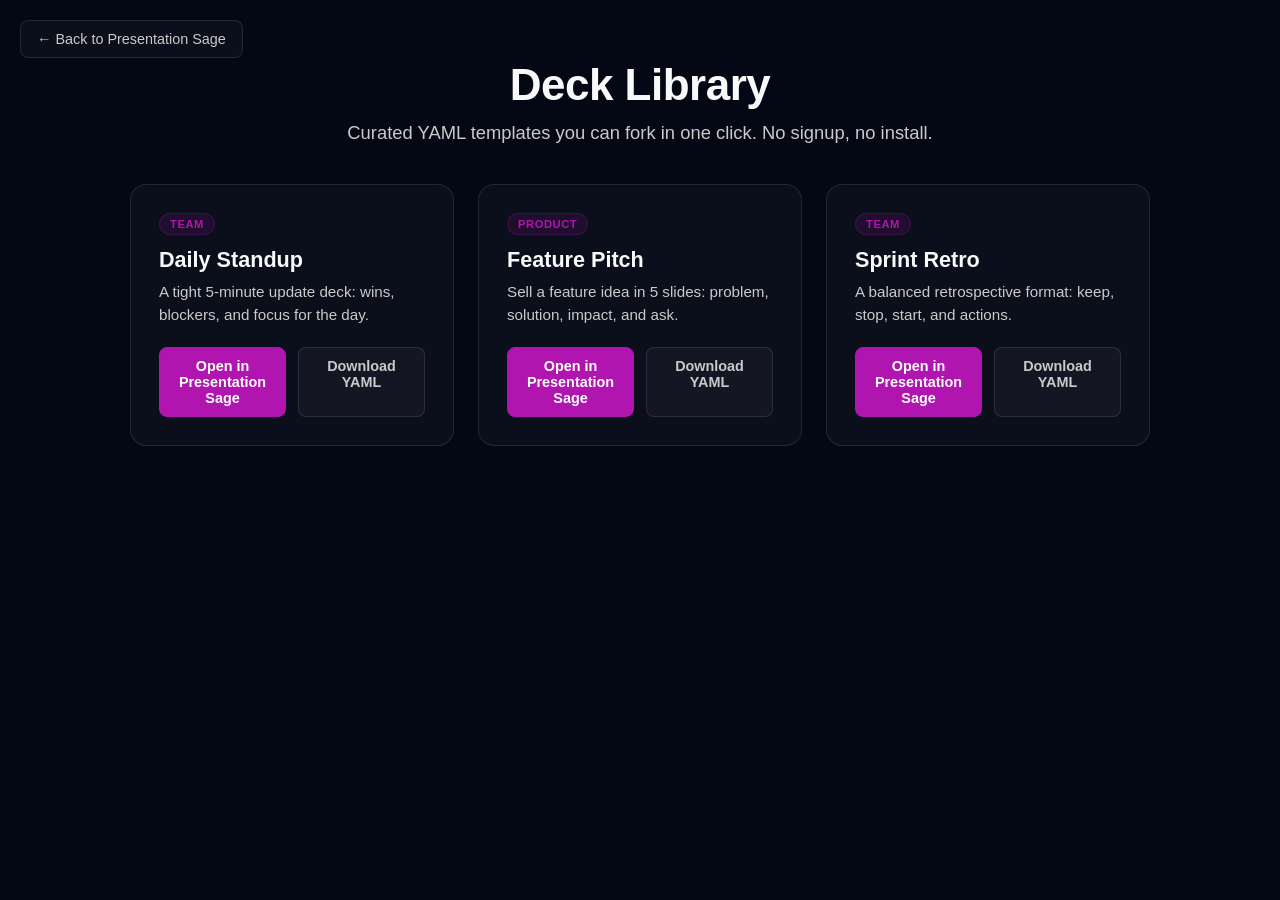
==== deck-library/index.html @ f321eb99 "chore(cdn): point shared assets at dedicated cdn.neorgon.org CDN now lives on its dedicated domain (" ====
<!DOCTYPE html>
<html lang="en" style="color-scheme: dark;">
<head>
  <meta charset="UTF-8">
  <meta name="color-scheme" content="dark">
  <meta name="viewport" content="width=device-width, initial-scale=1.0">
  <meta http-equiv="Content-Security-Policy" content="default-src 'self'; base-uri 'self'; form-action 'self'; frame-ancestors 'none'; script-src 'self' 'unsafe-inline'; style-src 'self' 'unsafe-inline' https://fonts.googleapis.com https://cdn.neorgon.org; font-src 'self' https://fonts.gstatic.com; img-src 'self' data: blob: https://cdn.neorgon.org; connect-src 'self'; upgrade-insecure-requests">
  <meta name="referrer" content="strict-origin-when-cross-origin">
  <meta http-equiv="X-Content-Type-Options" content="nosniff">
  <title>Deck Library | Presentation Sage</title>
  <meta name="description" content="Curated Presentation Sage YAML templates for standups, pitches, retros, and more. Fork a deck in one click">
  <meta property="og:title" content="Deck Library: Presentation Sage Templates">
  <meta property="og:description" content="Curated Presentation Sage YAML templates for standups, pitches, retros, and more">
  <meta property="og:type" content="website">
  <meta property="og:url" content="https://slides.neorgon.com/deck-library/">
  <meta property="og:site_name" content="Neorgon">
  <meta name="twitter:card" content="summary_large_image">
  <meta name="twitter:title" content="Deck Library: Presentation Sage Templates">
  <meta name="twitter:description" content="Curated Presentation Sage YAML templates for standups, pitches, retros, and more">
  <meta name="robots" content="index, follow">
  <link rel="canonical" href="https://slides.neorgon.com/deck-library/">
  <meta name="theme-color" content="#040714">
  <link rel="icon" type="image/x-icon" href="https://cdn.neorgon.org/v1.0.0/favicon.ico">
  <link rel="stylesheet" href="../css/style.css">
  <style>
    :root { --accent: #B015B0; }
    .library-page { min-height: 100vh; display: flex; flex-direction: column; }
    .library-header { padding: 60px 40px 40px; text-align: center; }
    .library-title { font-size: 2.75rem; font-weight: 700; letter-spacing: -0.5px; margin-bottom: 12px; }
    .library-subtitle { font-size: 1.15rem; color: var(--text-secondary); max-width: 600px; margin: 0 auto; }
    .template-grid { display: grid; grid-template-columns: repeat(auto-fill, minmax(300px, 1fr)); gap: 24px; max-width: 1100px; margin: 0 auto; padding: 0 40px 80px; }
    .template-card { background: var(--surface-1); border: 1px solid var(--border); border-radius: 16px; padding: 28px; transition: all .2s ease; }
    .template-card:hover { border-color: rgba(176,21,176,.35); background: rgba(255,255,255,.05); }
    .template-category { display: inline-block; padding: 4px 10px; border-radius: 99px; font-size: .7rem; font-weight: 600; text-transform: uppercase; letter-spacing: .05em; background: rgba(176,21,176,.12); color: var(--accent); border: 1px solid rgba(176,21,176,.2); margin-bottom: 12px; }
    .template-name { font-size: 1.35rem; font-weight: 600; margin-bottom: 8px; }
    .template-desc { color: var(--text-secondary); font-size: .95rem; line-height: 1.5; margin-bottom: 20px; }
    .template-actions { display: flex; gap: 12px; flex-wrap: wrap; }
    .template-btn { flex: 1; min-width: 120px; padding: 10px 16px; border-radius: 8px; text-align: center; text-decoration: none; font-weight: 600; font-size: .9rem; border: 1px solid var(--border); background: rgba(255,255,255,.04); color: var(--text-secondary); }
    .template-btn:hover { background: rgba(176,21,176,.12); border-color: rgba(176,21,176,.35); color: var(--text-primary); }
    .template-btn--primary { background: var(--accent); color: #fff; border-color: var(--accent); }
    .template-btn--primary:hover { background: #c218c2; color: #fff; }
    .nav-back { position: absolute; top: 20px; left: 20px; z-index: 20; }
    .back-button { display: inline-flex; align-items: center; gap: 8px; padding: 10px 16px; background: var(--surface-1); border: 1px solid var(--border); border-radius: 8px; text-decoration: none; color: var(--text-secondary); font-size: .9rem; font-weight: 500; }
    .back-button:hover { background: rgba(176,21,176,.12); border-color: rgba(176,21,176,.35); color: var(--text-primary); }
    @media (max-width: 640px) { .library-header { padding: 80px 20px 30px; } .template-grid { padding: 0 20px 60px; grid-template-columns: 1fr; } }
  </style>
</head>
<body>
  <nav class="nav-back">
    <a href="../" class="back-button">← Back to Presentation Sage</a>
  </nav>

  <div class="library-page">
    <header class="library-header">
      <h1 class="library-title">Deck Library</h1>
      <p class="library-subtitle">Curated YAML templates you can fork in one click. No signup, no install.</p>
    </header>

    <main class="template-grid" id="templateGrid">
      <!-- Templates injected by JS -->
    </main>
  </div>

  <script>
    const templates = [
      {
        id: 'standup',
        category: 'Team',
        name: 'Daily Standup',
        desc: 'A tight 5-minute update deck: wins, blockers, and focus for the day.',
        yaml: `presentation:\n  title: "Daily Standup"\n  subtitle: "Quick team sync"\n  author: "Neorgon"\n\n  slides:\n    - type: title\n      heading: "Daily Standup"\n      subtitle: "Quick team sync"\n\n    - type: bullets\n      heading: "Yesterday"\n      bullets:\n        - "Shipped: [your win]"\n        - "Merged: [PR / change]"\n        - "Learned: [insight]"\n\n    - type: bullets\n      heading: "Today"\n      bullets:\n        - "Focus: [top priority]"\n        - "Review: [PR / doc]"\n        - "Meet: [sync]"\n\n    - type: bullets\n      heading: "Blockers"\n      bullets:\n        - "None"\n        - "Need help with: [blocker]"\n`
      },
      {
        id: 'pitch',
        category: 'Product',
        name: 'Feature Pitch',
        desc: 'Sell a feature idea in 5 slides: problem, solution, impact, and ask.',
        yaml: `presentation:\n  title: "Feature Pitch"\n  subtitle: "[Feature name]"\n  author: "Neorgon"\n\n  slides:\n    - type: title\n      heading: "Feature Pitch"\n      subtitle: "[Feature name]"\n\n    - type: bullets\n      heading: "Problem"\n      bullets:\n        - "[Who] can't [do what]"\n        - "Pain: [quantified impact]"\n        - "Risk of doing nothing: [consequence]"\n\n    - type: bullets\n      heading: "Solution"\n      bullets:\n        - "[One-sentence solution]"\n        - "Key flows: [flow 1], [flow 2]"\n        - "Out of scope: [what we are not doing]"\n\n    - type: split\n      heading: "Impact vs Effort"\n      left:\n        heading: "Impact"\n        bullets:\n          - "[Metric improvement]"\n          - "[User benefit]"\n      right:\n        heading: "Effort"\n        bullets:\n          - "[Team / time]"\n          - "[Dependencies]"\n\n    - type: bullets\n      heading: "Ask"\n      bullets:\n        - "Approve direction"\n        - "Assign owner"\n        - "Target: [date]"\n`
      },
      {
        id: 'retro',
        category: 'Team',
        name: 'Sprint Retro',
        desc: 'A balanced retrospective format: keep, stop, start, and actions.',
        yaml: `presentation:\n  title: "Sprint Retro"\n  subtitle: "Sprint [N] — [Team]"\n  author: "Neorgon"\n\n  slides:\n    - type: title\n      heading: "Sprint Retro"\n      subtitle: "Sprint [N] — [Team]"\n\n    - type: bullets\n      heading: "What Went Well"\n      bullets:\n        - "[Win 1]"\n        - "[Win 2]"\n        - "[Win 3]"\n\n    - type: bullets\n      heading: "What Slowed Us Down"\n      bullets:\n        - "[Friction 1]"\n        - "[Friction 2]"\n\n    - type: bullets\n      heading: "What We Will Try Next"\n      bullets:\n        - "[Experiment 1]"\n        - "[Experiment 2]"\n\n    - type: bullets\n      heading: "Action Items"\n      bullets:\n        - "[Action] — @owner — due [date]"\n        - "[Action] — @owner — due [date]"\n`
      }
    ];

    const grid = document.getElementById('templateGrid');
    templates.forEach(t => {
      const encoded = encodeURIComponent(t.yaml);
      grid.innerHTML += `\n        <article class="template-card">\n          <span class="template-category">${t.category}</span>\n          <h2 class="template-name">${t.name}</h2>\n          <p class="template-desc">${t.desc}</p>\n          <div class="template-actions">\n            <a class="template-btn template-btn--primary" href="../?yaml=${encoded}" target="_blank" rel="noopener">Open in Presentation Sage</a>\n            <a class="template-btn" href="data:text/yaml;base64,${btoa(unescape(encodeURIComponent(t.yaml)))}" download="${t.id}.yaml">Download YAML</a>\n          </div>\n        </article>`;
    });
  </script>
</body>
</html>
---- css/style.css ----
/* ── Reset & tokens ──────────────────────────────────────────────────── */
*, *::before, *::after { margin: 0; padding: 0; box-sizing: border-box; }

:root {
  --bg:              #040714;
  --surface-1:       rgba(255,255,255,.03);
  --surface-2:       rgba(255,255,255,.06);
  --border-subtle:   rgba(255,255,255,.07);
  --border:          rgba(255,255,255,.10);
  --border-strong:   rgba(255,255,255,.22);
  --text-primary:    #f9f9f9;
  --text-secondary:  #cacaca;
  --text-muted:      rgba(255,255,255,.55);
  --text-dim:        rgba(255,255,255,.25);
  --accent:          #0063e5;
  --accent-bright:   #0080ff;
  --warn:            #fbbf24;
  --danger:          #f87171;
  --success:         #34d399;
  --font:            'Avenir Next', -apple-system, BlinkMacSystemFont, 'Segoe UI', Roboto, sans-serif;
  --mono:            'JetBrains Mono', 'Fira Code', 'Cascadia Code', 'Courier New', monospace;
  --radius-sm:       6px;
  --radius:          10px;
  --radius-lg:       15px;
  --dur:             200ms;
}

body {
  font-family: var(--font);
  background: var(--bg);
  color: var(--text-primary);
  height: 100vh;
  display: flex;
  flex-direction: column;
  overflow: hidden;
}

/* ── Toolbar ─────────────────────────────────────────────────────────── */
.toolbar {
  height: 44px; flex-shrink: 0;
  border-bottom: 1px solid var(--border-subtle);
  background: var(--surface-1);
  display: flex; align-items: center;
  padding: 0 16px; gap: 6px;
  overflow-x: auto;
}
.toolbar-label { font-size: .72rem; color: var(--text-muted); margin-right: 2px; }
.sep { width: 1px; height: 18px; background: var(--border-subtle); margin: 0 4px; flex-shrink: 0; }
.theme-select {
  height: 26px; padding: 0 8px;
  background: var(--surface-1); border: 1px solid var(--border);
  color: var(--text-secondary); border-radius: var(--radius-sm);
  font-family: var(--font); font-size: .75rem; cursor: pointer;
}
.theme-select:focus { outline: 1px solid var(--accent); }

.btn {
  padding: 5px 13px;
  border-radius: var(--radius-sm);
  border: 1px solid var(--border);
  background: var(--surface-1);
  color: var(--text-secondary);
  font-family: var(--font); font-size: .8rem;
  cursor: pointer; transition: all var(--dur);
  white-space: nowrap;
}
.btn:hover { background: var(--surface-2); border-color: var(--border-strong); color: var(--text-primary); }
.btn-primary {
  background: var(--accent); border-color: var(--accent);
  color: #fff; font-weight: 600;
}
.btn-primary:hover { background: var(--accent-bright); border-color: var(--accent-bright); color: #fff; }
.btn-sm { padding: 4px 10px; font-size: .75rem; }
.btn-ghost {
  background: none; border-color: transparent; color: var(--text-muted);
}
.btn-ghost:hover { background: var(--surface-2); border-color: var(--border); color: var(--text-primary); }

/* ── Workspace ───────────────────────────────────────────────────────── */
.workspace {
  flex: 1; display: grid;
  grid-template-columns: 1fr 1fr;
  overflow: hidden;
}

/* ── Editor pane ─────────────────────────────────────────────────────── */
.editor-pane {
  display: flex; flex-direction: column;
  border-right: 1px solid var(--border-subtle);
  overflow: hidden;
}
.pane-header {
  height: 34px; flex-shrink: 0;
  padding: 0 14px;
  border-bottom: 1px solid var(--border-subtle);
  display: flex; align-items: center; gap: 8px;
  font-size: .7rem; text-transform: uppercase;
  letter-spacing: .8px; color: var(--text-muted);
}
.pane-header .dot {
  width: 6px; height: 6px;
  border-radius: 50%; flex-shrink: 0;
}
.dot-blue  { background: var(--accent); }
.dot-green { background: var(--success); }

#yaml-input {
  flex: 1; resize: none;
  background: transparent; border: none; outline: none;
  color: var(--text-primary);
  font-family: var(--mono); font-size: .8rem;
  line-height: 1.65; padding: 14px 16px;
  overflow-y: auto;
}
#yaml-input::placeholder { color: var(--text-dim); }

/* ── Warnings bar ────────────────────────────────────────────────────── */
.warnings-bar {
  flex-shrink: 0; max-height: 130px; overflow-y: auto;
  border-top: 1px solid var(--border-subtle);
  background: rgba(0,0,0,.15);
}
.warnings-bar.empty {
  padding: 8px 14px;
  font-size: .75rem; color: var(--success);
}
.warning-item {
  padding: 5px 14px;
  display: flex; align-items: baseline; gap: 8px;
  font-size: .75rem; line-height: 1.4;
  border-bottom: 1px solid rgba(255,255,255,.03);
}
.warning-item:last-child { border-bottom: none; }
.warning-item.lvl-error { color: var(--danger); }
.warning-item.lvl-warn  { color: var(--warn); }
.warning-item.lvl-info  { color: var(--text-muted); }
.warning-badge {
  font-size: .65rem; font-weight: 700; padding: 1px 5px;
  border-radius: 3px; flex-shrink: 0; white-space: nowrap;
}
.lvl-error .warning-badge { background: rgba(248,113,113,.15); color: var(--danger); }
.lvl-warn  .warning-badge { background: rgba(251,191,36,.12);  color: var(--warn); }
.lvl-info  .warning-badge { background: var(--surface-2);      color: var(--text-muted); }

/* ── Preview pane ────────────────────────────────────────────────────── */
.preview-pane {
  display: flex; flex-direction: column;
  overflow: hidden; background: #000;
}
.preview-header {
  height: 34px; flex-shrink: 0;
  padding: 0 14px;
  border-bottom: 1px solid var(--border-subtle);
  background: rgba(255,255,255,.01);
  display: flex; align-items: center; gap: 8px;
  font-size: .7rem; text-transform: uppercase;
  letter-spacing: .8px; color: var(--text-muted);
}
.slide-nav {
  margin-left: auto; display: flex; align-items: center; gap: 6px;
}
.nav-btn {
  width: 22px; height: 22px;
  background: none; border: 1px solid var(--border);
  color: var(--text-secondary); border-radius: 4px;
  cursor: pointer; font-size: .75rem;
  display: flex; align-items: center; justify-content: center;
  transition: all var(--dur);
}
.nav-btn:hover:not(:disabled) { background: var(--surface-2); border-color: var(--border-strong); }
.nav-btn:disabled { opacity: .3; cursor: default; }
#slide-counter { font-size: .75rem; color: var(--text-muted); min-width: 48px; text-align: center; }

.slide-stage {
  flex: 1; position: relative; overflow: hidden;
}

/* ── Slide canvas — fixed 960x540, JS scales it to fit the container ── */
.slide {
  position: absolute;
  width: 960px; height: 540px;
  transform-origin: top left;
  background: #080f20;
  border-radius: 10px;
  border: 1px solid rgba(255,255,255,.08);
  display: flex; flex-direction: column;
  overflow: hidden;
  padding: 48px 60px;
}
.slide::after {
  content: '';
  position: absolute; inset: 0;
  background: linear-gradient(135deg, rgba(0,99,229,.05) 0%, transparent 55%);
  pointer-events: none;
}
.slide-num {
  position: absolute; bottom: 14px; right: 18px;
  font-size: 11px; color: rgba(255,255,255,.18);
  font-family: var(--mono);
}
.slide-logo-watermark {
  position: absolute; top: 16px; right: 18px;
  max-height: 30px; max-width: 80px;
  object-fit: contain; opacity: .6; z-index: 2;
}
.title-logo {
  max-height: 52px; max-width: 140px;
  object-fit: contain; margin-bottom: 20px;
}

/* Title slide */
.slide-type-title {
  align-items: center; justify-content: center; text-align: center;
}
.slide-type-title .s-heading {
  font-size: 40px;
  font-weight: 700; color: #fff; line-height: 1.2;
}
.accent-bar {
  width: 48px; height: 4px; border-radius: 2px;
  background: var(--sl-accent, #0063e5); margin: 18px auto;
}
.slide-type-title .s-subtitle {
  font-size: 18px;
  color: rgba(255,255,255,.5); font-weight: 400;
}
.slide-type-title .s-meta {
  position: absolute; bottom: 22px; left: 60px; right: 60px;
  display: flex; justify-content: space-between;
  font-size: 12px; color: rgba(255,255,255,.25);
}

/* Bullets slide */
.slide-type-bullets { justify-content: flex-start; }
.s-heading {
  font-size: 26px;
  font-weight: 700; color: var(--sl-text, #fff); margin-bottom: 18px;
  padding-bottom: 14px;
  border-bottom: 1px solid var(--sl-border, rgba(255,255,255,.07));
  flex-shrink: 0;
}
.s-bullets { list-style: none; overflow: hidden; }
.s-bullets li {
  padding: 7px 0 7px 22px; position: relative;
  font-size: 18px;
  color: var(--sl-ts, #cacaca); line-height: 1.4;
}
.s-bullets li::before {
  content: '';
  position: absolute; left: 0; top: 14px;
  width: 7px; height: 7px;
  border-radius: 50%; background: var(--sl-accent, #0063e5);
}

/* Split slide */
.slide-type-split { justify-content: flex-start; }
.split-cols {
  display: grid; grid-template-columns: 1fr 1fr;
  gap: 24px; flex: 1; overflow: hidden;
}
.split-col-head {
  font-size: 13px;
  font-weight: 700; color: var(--sl-accent, #0063e5);
  text-transform: uppercase; letter-spacing: .6px;
  margin-bottom: 10px;
}

/* Code slide */
.slide-type-code { justify-content: flex-start; }
.code-block {
  background: rgba(0,0,0,.5);
  border: 1px solid rgba(255,255,255,.07);
  border-radius: 8px; padding: 18px;
  flex: 1; overflow: hidden;
}
.code-lang {
  font-size: 11px; color: var(--sl-dim, rgba(255,255,255,.3));
  font-family: var(--mono); text-transform: uppercase;
  letter-spacing: .8px; margin-bottom: 10px;
}
.code-block pre {
  font-family: var(--mono);
  font-size: 15px;
  line-height: 1.55; color: var(--sl-code-text, #a5f3fc);
  white-space: pre-wrap; word-break: break-word;
}

/* Quote slide */
.slide-type-quote {
  align-items: center; justify-content: center; text-align: center;
}
.quote-mark {
  font-size: 72px; line-height: .8;
  color: var(--sl-accent, #0063e5); opacity: .35;
  font-family: Georgia, serif;
}
.quote-text {
  font-size: 22px;
  color: var(--sl-text, #fff); font-style: italic; line-height: 1.6; margin-top: 10px;
}
.quote-source {
  margin-top: 18px;
  font-size: 14px;
  color: var(--sl-accent, #0063e5); font-weight: 600;
}

/* Divider slide */
.slide-type-divider {
  align-items: center; justify-content: center; text-align: center;
  background: linear-gradient(135deg, rgba(176,21,176,.12) 0%, rgba(61,0,128,.12) 50%, transparent 100%);
}
.slide-type-divider .s-heading {
  font-size: 44px;
  border-bottom: none; margin-bottom: 0; padding-bottom: 0;
}
.slide-type-divider .s-subtitle {
  font-size: 17px;
  color: rgba(255,255,255,.45); margin-top: 14px;
}

/* Q&A slide */
.slide-type-qa {
  align-items: center; justify-content: center; text-align: center;
}
.qa-icon { font-size: 48px; margin-bottom: 18px; }
.slide-type-qa .s-heading {
  font-size: 36px;
  border-bottom: none; margin-bottom: 0; padding-bottom: 0;
}
.slide-type-qa .s-subtext {
  font-size: 16px;
  color: rgba(255,255,255,.4); margin-top: 12px;
}

/* CTA slide */
.slide-type-cta {
  align-items: center; justify-content: center; text-align: center;
}
.slide-type-cta .s-heading {
  font-size: 30px;
  border-bottom: none; margin-bottom: 24px; padding-bottom: 0;
}
.cta-pill {
  background: var(--sl-accent, #0063e5); color: #fff;
  font-weight: 700; font-size: 18px;
  padding: 13px 32px; border-radius: 9px;
  display: inline-block;
}
.s-subtext {
  margin-top: 16px;
  font-size: 14px;
  color: rgba(255,255,255,.38);
}

/* Image slide */
.slide-type-image { justify-content: flex-start; }
.image-container {
  flex: 1; display: flex; align-items: center; justify-content: center;
  overflow: hidden; border-radius: 6px;
}
.image-container.full { position: absolute; inset: 0; border-radius: 0; }
.slide-image { max-width: 100%; max-height: 100%; object-fit: contain; border-radius: 4px; }
.fit-cover .slide-image { width: 100%; height: 100%; object-fit: cover; border-radius: 0; }
.image-caption {
  position: absolute; bottom: 28px; left: 60px; right: 60px;
  font-size: 13px; color: var(--sl-muted, rgba(255,255,255,.45));
  text-align: center;
}

/* Stats slide */
.slide-type-stats { justify-content: center; align-items: center; text-align: center; }
.stats-grid {
  display: flex; justify-content: center; gap: 48px; flex-wrap: wrap;
  margin-top: 10px;
}
.stat-item { min-width: 120px; }
.stat-value {
  font-size: 52px; font-weight: 800; line-height: 1.1;
  color: var(--sl-accent, #0063e5);
}
.stat-label {
  font-size: 14px; color: var(--sl-muted, rgba(255,255,255,.45));
  margin-top: 8px; line-height: 1.3;
}

/* Timeline slide */
.slide-type-timeline { justify-content: flex-start; }
.timeline-track {
  display: flex; gap: 8px; flex: 1; align-items: flex-start;
  padding-top: 10px;
}
.timeline-step {
  flex: 1; display: flex; flex-direction: column; align-items: center;
  text-align: center; position: relative;
}
.timeline-step::after {
  content: ''; position: absolute; top: 16px; left: 55%; right: -45%;
  height: 2px; background: var(--sl-border, rgba(255,255,255,.07));
}
.timeline-step:last-child::after { display: none; }
.timeline-dot {
  width: 32px; height: 32px; border-radius: 50%;
  background: var(--sl-accent, #0063e5); color: #fff;
  font-size: 13px; font-weight: 700;
  display: flex; align-items: center; justify-content: center;
  position: relative; z-index: 1; flex-shrink: 0;
}
.timeline-label {
  font-size: 12px; font-weight: 700; color: var(--sl-accent, #0063e5);
  text-transform: uppercase; letter-spacing: .5px;
  margin-top: 10px;
}
.timeline-text {
  font-size: 14px; color: var(--sl-ts, #cacaca);
  margin-top: 6px; line-height: 1.4;
}

/* Columns (two-column text) slide */
.slide-type-columns { justify-content: flex-start; }
.col-text {
  font-size: 16px; color: var(--sl-ts, #cacaca);
  line-height: 1.55;
}

/* Error / empty state */
.slide-state {
  align-items: center; justify-content: center; text-align: center;
}
.slide-state .s-icon { font-size: 36px; margin-bottom: 14px; opacity: .4; }
.slide-state p {
  font-size: 16px; color: var(--text-muted); line-height: 1.6;
}
.slide-state.error p { color: var(--danger); font-family: var(--mono); font-size: 14px; }

/* Empty stage placeholder (not a slide) */
.stage-empty {
  position: absolute; inset: 0;
  display: flex; flex-direction: column;
  align-items: center; justify-content: center; gap: 10px;
  color: var(--text-dim);
}
.stage-empty .s-icon { font-size: 2rem; opacity: .4; }
.stage-empty p { font-size: .82rem; line-height: 1.6; text-align: center; }

/* Fullscreen overlay */
.fullscreen-stage {
  position: fixed; inset: 0; z-index: 500;
  background: #000;
  display: none;
}
.fullscreen-stage.active { display: block; }
.fullscreen-controls {
  position: fixed; bottom: 18px;
  display: flex; align-items: center; gap: 12px;
}
.fullscreen-controls .nav-btn {
  width: 36px; height: 36px;
  background: rgba(255,255,255,.06);
  font-size: 1rem;
}
#fs-counter { font-size: .82rem; color: rgba(255,255,255,.4); min-width: 60px; text-align: center; }
.fs-exit {
  position: fixed; top: 16px; right: 16px;
  background: rgba(255,255,255,.06); border: 1px solid rgba(255,255,255,.1);
  color: rgba(255,255,255,.6); border-radius: 6px;
  padding: 6px 12px; cursor: pointer; font-size: .8rem;
  transition: all var(--dur);
}
.fs-exit:hover { background: rgba(255,255,255,.12); color: #fff; }

/* ── Filmstrip ───────────────────────────────────────────────────────── */
.filmstrip {
  height: 76px; flex-shrink: 0;
  border-top: 1px solid var(--border-subtle);
  background: rgba(0,0,0,.25);
  display: flex; align-items: center;
  gap: 7px; padding: 7px 10px;
  overflow-x: auto; overflow-y: hidden;
}
.filmstrip::-webkit-scrollbar { height: 4px; }
.filmstrip::-webkit-scrollbar-thumb { background: rgba(255,255,255,.1); border-radius: 2px; }
.film-thumb {
  flex-shrink: 0; width: 106px; height: 60px;
  border-radius: 5px; border: 1.5px solid var(--border);
  cursor: pointer; position: relative; overflow: hidden;
  display: flex; flex-direction: column;
  justify-content: flex-end; padding: 4px 6px;
  background: #080f20;
  transition: border-color var(--dur), transform var(--dur);
}
.film-thumb:hover { border-color: rgba(255,255,255,.3); transform: translateY(-2px); }
.film-thumb.active { border-color: var(--accent); }
.film-type {
  position: absolute; top: 4px; left: 5px;
  font-size: .52rem; font-weight: 700; text-transform: uppercase;
  letter-spacing: .3px; color: rgba(255,255,255,.3);
  background: rgba(0,0,0,.4); padding: 1px 4px; border-radius: 2px;
}
.film-num {
  position: absolute; top: 4px; right: 5px;
  font-size: .52rem; color: rgba(255,255,255,.22); font-family: var(--mono);
}
.film-text {
  font-size: .58rem; color: rgba(255,255,255,.5);
  white-space: nowrap; overflow: hidden; text-overflow: ellipsis; width: 100%;
}

/* ── Audit panel (below preview) ─────────────────────────────────────── */
.audit-panel {
  flex-shrink: 0; max-height: 0; overflow: hidden;
  border-top: 1px solid var(--border-subtle);
  background: rgba(0,0,0,.2);
  transition: max-height .28s ease;
}
.audit-panel.open { max-height: 260px; overflow-y: auto; }
.audit-inner { padding: 14px 16px; }
.audit-title {
  font-size: .72rem; font-weight: 700; color: var(--text-primary);
  text-transform: uppercase; letter-spacing: .6px; margin-bottom: 12px;
}
.audit-section { margin-bottom: 14px; }
.audit-section-head {
  font-size: .65rem; font-weight: 700; color: var(--text-muted);
  text-transform: uppercase; letter-spacing: .5px; margin-bottom: 6px;
}
.audit-item {
  display: flex; align-items: baseline; gap: 8px;
  font-size: .72rem; line-height: 1.45; padding: 3px 0;
}
.audit-item.lvl-error { color: var(--danger); }
.audit-item.lvl-warn  { color: var(--warn); }
.audit-item.lvl-info  { color: var(--text-muted); }
.audit-badge {
  font-size: .6rem; font-weight: 700; padding: 1px 5px;
  border-radius: 3px; flex-shrink: 0;
}
.lvl-error .audit-badge { background: rgba(248,113,113,.15); color: var(--danger); }
.lvl-warn  .audit-badge { background: rgba(251,191,36,.12);  color: var(--warn); }
.lvl-info  .audit-badge { background: var(--surface-2);      color: var(--text-muted); }
.audit-question {
  font-size: .7rem; line-height: 1.5; color: var(--text-muted);
  padding: 3px 0 3px 14px; position: relative;
}
.audit-question::before { content: '\2192'; position: absolute; left: 0; color: var(--accent); opacity: .6; }
.audit-ok { font-size: .72rem; color: var(--success); }

/* ── Grid overview ───────────────────────────────────────────────────── */
.grid-overlay {
  position: fixed; inset: 0; z-index: 600;
  background: rgba(2,4,14,.96);
  display: none; flex-direction: column;
}
.grid-overlay.active { display: flex; }
.grid-overlay-bar {
  height: 46px; flex-shrink: 0;
  background: rgba(255,255,255,.02); border-bottom: 1px solid rgba(255,255,255,.06);
  display: flex; align-items: center; padding: 0 20px; gap: 10px;
}
.grid-overlay-bar h2 { font-size: .85rem; font-weight: 600; }
.grid-overlay-bar span { font-size: .72rem; color: var(--text-muted); }
.grid-close {
  margin-left: auto;
  background: rgba(255,255,255,.06); border: 1px solid rgba(255,255,255,.1);
  color: rgba(255,255,255,.6); border-radius: 6px;
  padding: 5px 12px; cursor: pointer; font-family: var(--font); font-size: .77rem;
  transition: all var(--dur);
}
.grid-close:hover { background: rgba(255,255,255,.12); color: #fff; }
.grid-scroll {
  flex: 1; overflow-y: auto; padding: 20px;
  display: grid;
  grid-template-columns: repeat(auto-fill, minmax(240px, 1fr));
  gap: 14px; align-content: start;
}
.grid-cell {
  position: relative; width: 100%; aspect-ratio: 16/9;
  border-radius: 7px; overflow: hidden; cursor: pointer;
  border: 2px solid transparent;
  transition: border-color var(--dur), transform var(--dur), box-shadow var(--dur);
}
.grid-cell:hover { transform: translateY(-2px); box-shadow: 0 8px 24px rgba(0,0,0,.5); border-color: rgba(255,255,255,.22); }
.grid-cell.active { border-color: var(--accent); }
.grid-cell-inner { position: absolute; inset: 0; pointer-events: none; overflow: hidden; }
.grid-idx {
  position: absolute; bottom: 5px; right: 7px;
  font-size: .58rem; color: rgba(255,255,255,.45); font-family: var(--mono);
  background: rgba(0,0,0,.5); padding: 1px 4px; border-radius: 3px;
  pointer-events: none; z-index: 5;
}

/* ── Presenter overlay ───────────────────────────────────────────────── */
.presenter-overlay {
  position: fixed; inset: 0; z-index: 700;
  background: #000; display: none; flex-direction: column;
}
.presenter-overlay.active { display: flex; }
.presenter-stage { flex: 1; position: relative; overflow: hidden; }
.pres-notes {
  flex-shrink: 0; padding: 10px 20px; max-height: 90px; overflow-y: auto;
  background: rgba(0,0,0,.7); border-top: 1px solid rgba(255,255,255,.06);
  font-size: .8rem; line-height: 1.55; color: rgba(255,255,255,.6);
}
.pres-notes-label {
  font-size: .62rem; text-transform: uppercase; letter-spacing: .5px;
  color: rgba(255,255,255,.3); margin-bottom: 3px;
}
.presenter-bar {
  height: 54px; flex-shrink: 0;
  background: rgba(0,0,0,.85); border-top: 1px solid rgba(255,255,255,.06);
  display: flex; align-items: center; gap: 10px; padding: 0 18px;
}
.pres-timer {
  font-family: var(--mono); font-size: 1rem; font-weight: 700;
  color: var(--success); min-width: 66px;
}
.pres-counter { font-size: .8rem; color: rgba(255,255,255,.4); }
.pres-nav { display: flex; gap: 6px; }
.pres-nav-btn {
  width: 34px; height: 34px;
  background: rgba(255,255,255,.06); border: 1px solid rgba(255,255,255,.1);
  color: rgba(255,255,255,.7); border-radius: 6px;
  cursor: pointer; font-size: 1rem;
  display: flex; align-items: center; justify-content: center;
  transition: background var(--dur);
}
.pres-nav-btn:hover:not(:disabled) { background: rgba(255,255,255,.12); }
.pres-nav-btn:disabled { opacity: .3; cursor: default; }
.pres-exit {
  margin-left: auto;
  background: none; border: 1px solid rgba(255,255,255,.12);
  color: rgba(255,255,255,.5); border-radius: 6px;
  padding: 5px 12px; cursor: pointer; font-family: var(--font); font-size: .78rem;
  transition: all var(--dur);
}
.pres-exit:hover { background: rgba(255,255,255,.08); color: #fff; }

/* ── Gallery overlay ─────────────────────────────────────────────────── */
.gallery-overlay {
  position: fixed; inset: 0; z-index: 650;
  background: rgba(2,4,14,.96);
  display: none; flex-direction: column;
}
.gallery-overlay.active { display: flex; }
.gallery-bar {
  height: 46px; flex-shrink: 0;
  background: rgba(255,255,255,.02); border-bottom: 1px solid rgba(255,255,255,.06);
  display: flex; align-items: center; padding: 0 20px; gap: 10px;
}
.gallery-bar h2 { font-size: .85rem; font-weight: 600; }
.gallery-bar .grid-close { margin-left: auto; }
.gallery-content {
  flex: 1; overflow-y: auto; padding: 24px;
  max-width: 640px; margin: 0 auto; width: 100%;
}
.gallery-actions {
  display: flex; align-items: flex-end; gap: 12px;
  margin-bottom: 20px; flex-wrap: wrap;
}
.gallery-url-row {
  display: flex; align-items: center; gap: 8px; flex: 1; min-width: 240px;
}
.gallery-url-input {
  flex: 1; height: 30px; padding: 0 10px;
  background: var(--surface-1); border: 1px solid var(--border);
  color: var(--text-primary); border-radius: var(--radius-sm);
  font-family: var(--mono); font-size: .75rem;
}
.gallery-url-input:focus { outline: 1px solid var(--accent); }
.gallery-list { display: flex; flex-direction: column; gap: 8px; }
.gallery-entry {
  display: flex; align-items: center; gap: 12px;
  background: var(--surface-1); border: 1px solid var(--border-subtle);
  border-radius: var(--radius); padding: 14px 16px;
  transition: border-color var(--dur);
}
.gallery-entry:hover { border-color: var(--border-strong); }
.gallery-entry-info { flex: 1; min-width: 0; }
.gallery-entry-title {
  font-size: .85rem; font-weight: 600; color: var(--text-primary);
  white-space: nowrap; overflow: hidden; text-overflow: ellipsis;
}
.gallery-entry-meta {
  font-size: .7rem; color: var(--text-muted); margin-top: 3px;
}
.gallery-remove {
  width: 28px; height: 28px; padding: 0;
  display: flex; align-items: center; justify-content: center;
  font-size: 1.1rem; flex-shrink: 0; color: var(--text-dim);
}
.gallery-remove:hover { color: var(--danger); border-color: var(--danger); }
.gallery-empty {
  text-align: center; padding: 40px 20px;
  font-size: .82rem; color: var(--text-dim); line-height: 1.6;
}

/* ── Insert-slide dropdown ────────────────────────────────────────── */
.insert-slide-wrap { position: relative; }
.insert-menu {
  display: none; position: absolute; top: 100%; right: 0; z-index: 90;
  background: #12101f; border: 1px solid var(--border);
  border-radius: var(--radius-sm); box-shadow: 0 8px 24px rgba(0,0,0,.5);
  padding: 4px 0; min-width: 130px; margin-top: 4px;
}
.insert-menu.open { display: block; }
.insert-menu button {
  display: block; width: 100%; text-align: left;
  padding: 6px 14px; background: none; border: none;
  color: var(--text-secondary); font-family: var(--font); font-size: .78rem;
  cursor: pointer; transition: background var(--dur);
}
.insert-menu button:hover { background: var(--surface-2); color: var(--text-primary); }

/* Scrollbars */
::-webkit-scrollbar { width: 5px; }
::-webkit-scrollbar-track { background: transparent; }
::-webkit-scrollbar-thumb { background: rgba(255,255,255,.1); border-radius: 3px; }
::-webkit-scrollbar-thumb:hover { background: rgba(255,255,255,.18); }

:focus-visible {
  outline: 2px solid var(--accent-bright, #0080ff);
  outline-offset: 2px;
}
.skip-link {
  position: absolute; top: -100%; left: 16px; z-index: 1000;
  padding: 8px 16px; background: var(--accent-bright, #0080ff); color: #000;
  font-weight: 600; font-size: .875rem; border-radius: 0 0 6px 6px;
  text-decoration: none; transition: top .2s;
}
.skip-link:focus { top: 0; }

/* ── Toast ──────────────────────────────────────────────────────── */
.toast {
  position: fixed; bottom: 24px; right: 24px; z-index: 999;
  background: #1a1730; border: 1px solid rgba(255,255,255,0.15);
  border-radius: 8px; padding: 10px 16px;
  font-size: 0.84rem; color: var(--text-primary, #f9f9f9);
  box-shadow: 0 4px 20px rgba(0,0,0,0.55);
  pointer-events: none;
  transform: translateY(8px); opacity: 0;
  transition: opacity 0.18s, transform 0.18s;
}
.toast.visible { opacity: 1; transform: translateY(0); }

/* ── Button press feedback ────────────────────────────────────── */
button:active, .btn:active {
  transform: scale(0.97);
  transition-duration: 120ms;
}

/* ── Entrance animation ───────────────────────────────────────── */
@keyframes fadeIn {
  from { opacity: 0; transform: translateY(8px); }
  to   { opacity: 1; transform: translateY(0); }
}

/* ── Skeleton loading ─────────────────────────────────────────── */
@keyframes shimmer { to { background-position: -200% 0; } }
.skeleton {
  background: linear-gradient(90deg, var(--surface-1) 25%, var(--surface-2) 50%, var(--surface-1) 75%);
  background-size: 200% 100%;
  animation: shimmer 1.5s ease-in-out infinite;
  border-radius: 10px;
}

@media (prefers-reduced-motion: reduce) {
  *, *::before, *::after { animation-duration: 0.01ms !important; transition-duration: 0.01ms !important; }
}
.info-footer {
  text-align: center;
  padding: 24px 24px 28px;
  color: rgba(255,255,255,.45);
  font-size: .78em;
  line-height: 1.8;
  border-top: 1px solid rgba(255,255,255,.08);
  margin-top: 32px;
}
.footer-link {
  color: rgba(255,255,255,.45);
  text-decoration: none;
  transition: color 200ms;
}
.footer-link:hover,
.footer-link:focus-visible {
  color: rgba(255,255,255,.72);
  text-decoration: underline;
}
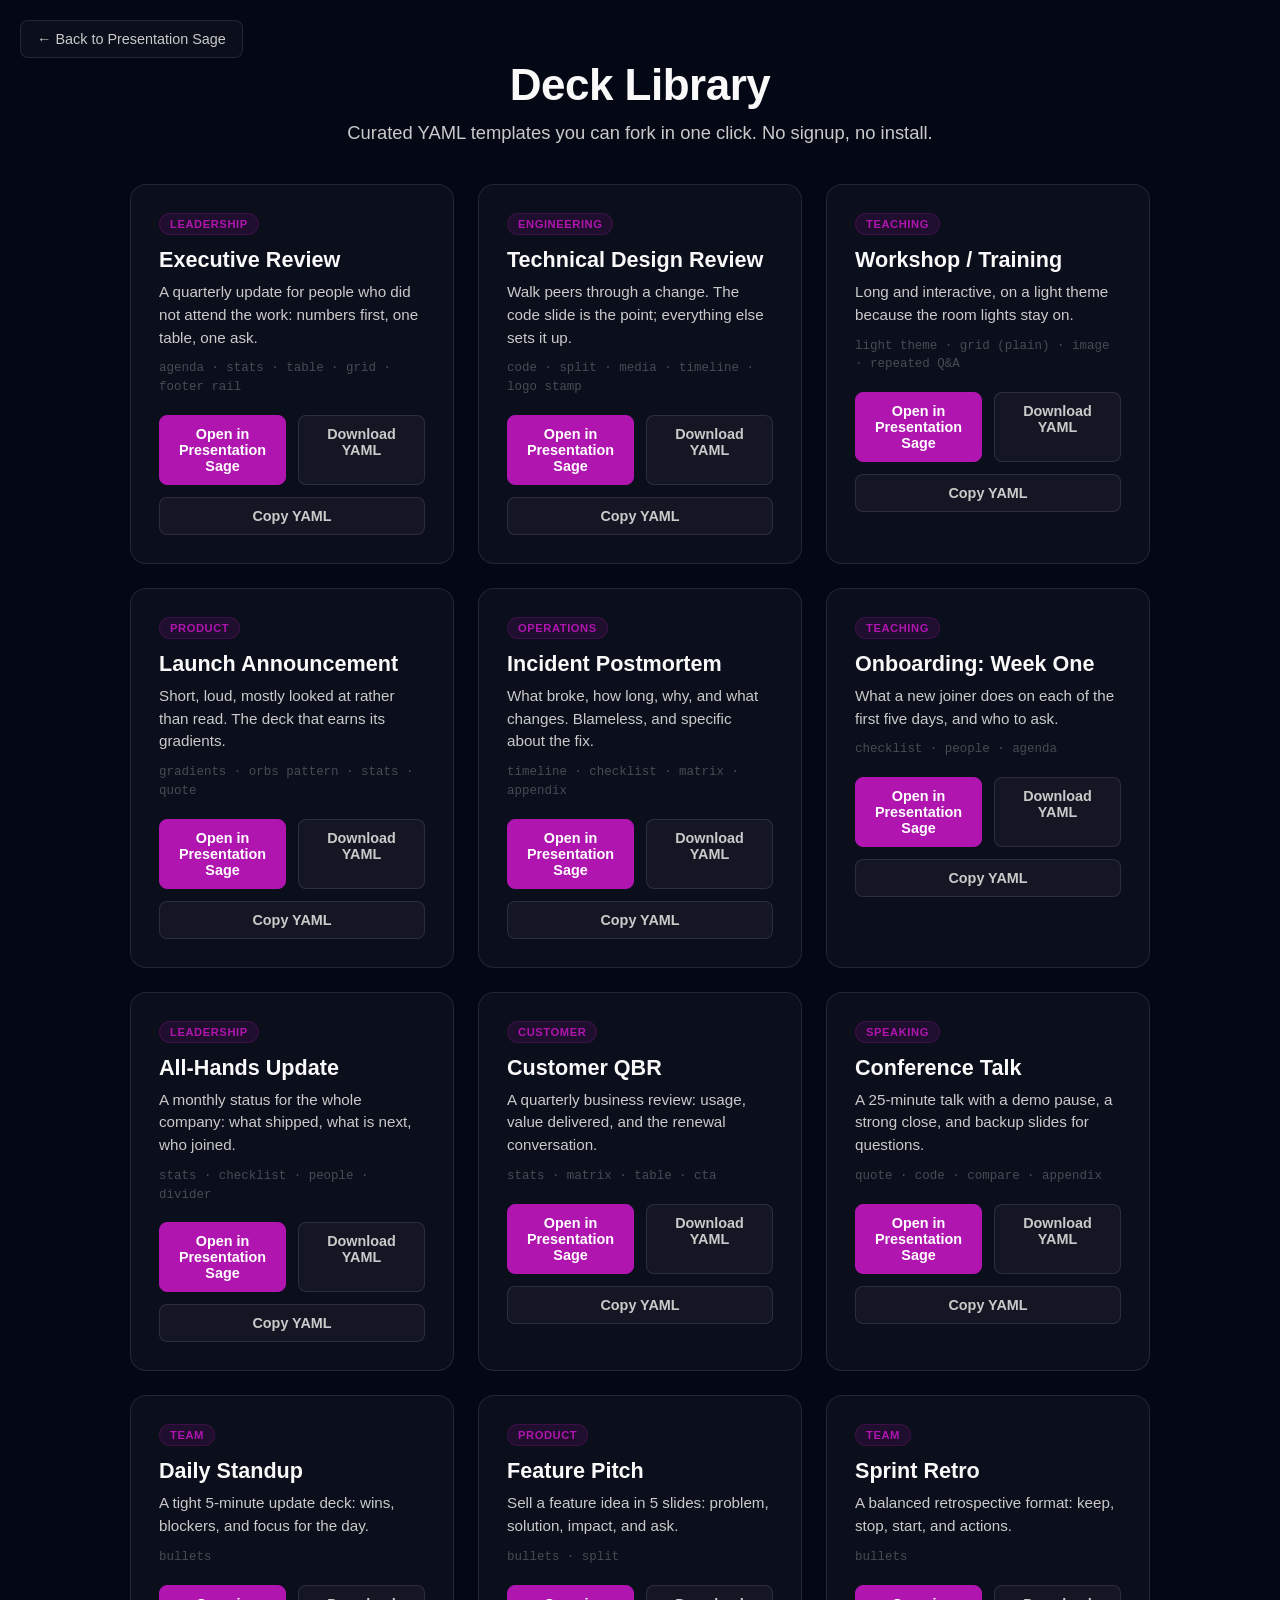
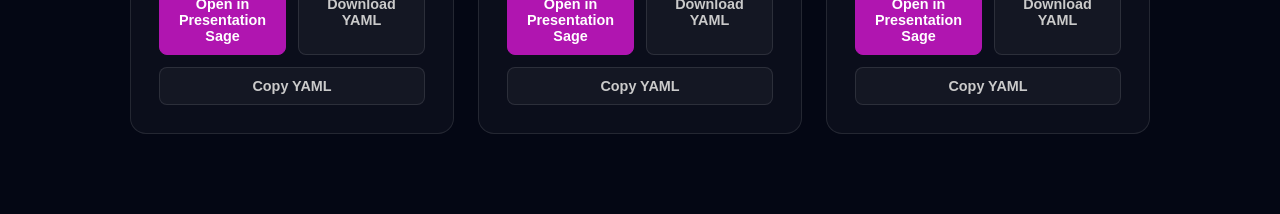
==== commit 2abe578c: "feat: export integrity, measured fit, and decks that argue Export files were worse than anything vis" ====
--- a/deck-library/index.html
+++ b/deck-library/index.html
@@ -4,7 +4,7 @@
   <meta charset="UTF-8">
   <meta name="color-scheme" content="dark">
   <meta name="viewport" content="width=device-width, initial-scale=1.0">
-  <meta http-equiv="Content-Security-Policy" content="default-src 'self'; base-uri 'self'; form-action 'self'; frame-ancestors 'none'; script-src 'self' 'unsafe-inline'; style-src 'self' 'unsafe-inline' https://fonts.googleapis.com https://cdn.neorgon.org; font-src 'self' https://fonts.gstatic.com; img-src 'self' data: blob: https://cdn.neorgon.org; connect-src 'self'; upgrade-insecure-requests">
+  <meta http-equiv="Content-Security-Policy" content="default-src 'self'; base-uri 'self'; form-action 'self'; script-src 'self' 'unsafe-inline'; style-src 'self' 'unsafe-inline' https://fonts.googleapis.com https://cdn.neorgon.org; font-src 'self' https://fonts.gstatic.com; img-src 'self' data: blob: https:; connect-src 'self'; upgrade-insecure-requests">
   <meta name="referrer" content="strict-origin-when-cross-origin">
   <meta http-equiv="X-Content-Type-Options" content="nosniff">
   <title>Deck Library | Presentation Sage</title>
@@ -33,7 +33,8 @@
     .template-card:hover { border-color: rgba(176,21,176,.35); background: rgba(255,255,255,.05); }
     .template-category { display: inline-block; padding: 4px 10px; border-radius: 99px; font-size: .7rem; font-weight: 600; text-transform: uppercase; letter-spacing: .05em; background: rgba(176,21,176,.12); color: var(--accent); border: 1px solid rgba(176,21,176,.2); margin-bottom: 12px; }
     .template-name { font-size: 1.35rem; font-weight: 600; margin-bottom: 8px; }
-    .template-desc { color: var(--text-secondary); font-size: .95rem; line-height: 1.5; margin-bottom: 20px; }
+    .template-desc { color: var(--text-secondary); font-size: .95rem; line-height: 1.5; margin-bottom: 10px; }
+    .template-uses { color: var(--text-dim, #6b7280); font-size: .78rem; line-height: 1.5; margin-bottom: 18px; font-family: var(--mono, monospace); }
     .template-actions { display: flex; gap: 12px; flex-wrap: wrap; }
     .template-btn { flex: 1; min-width: 120px; padding: 10px 16px; border-radius: 8px; text-align: center; text-decoration: none; font-weight: 600; font-size: .9rem; border: 1px solid var(--border); background: rgba(255,255,255,.04); color: var(--text-secondary); }
     .template-btn:hover { background: rgba(176,21,176,.12); border-color: rgba(176,21,176,.35); color: var(--text-primary); }
@@ -62,34 +63,64 @@
   </div>
 
   <script>
-    const templates = [
-      {
-        id: 'standup',
-        category: 'Team',
-        name: 'Daily Standup',
-        desc: 'A tight 5-minute update deck: wins, blockers, and focus for the day.',
-        yaml: `presentation:\n  title: "Daily Standup"\n  subtitle: "Quick team sync"\n  author: "Neorgon"\n\n  slides:\n    - type: title\n      heading: "Daily Standup"\n      subtitle: "Quick team sync"\n\n    - type: bullets\n      heading: "Yesterday"\n      bullets:\n        - "Shipped: [your win]"\n        - "Merged: [PR / change]"\n        - "Learned: [insight]"\n\n    - type: bullets\n      heading: "Today"\n      bullets:\n        - "Focus: [top priority]"\n        - "Review: [PR / doc]"\n        - "Meet: [sync]"\n\n    - type: bullets\n      heading: "Blockers"\n      bullets:\n        - "None"\n        - "Need help with: [blocker]"\n`
-      },
-      {
-        id: 'pitch',
-        category: 'Product',
-        name: 'Feature Pitch',
-        desc: 'Sell a feature idea in 5 slides: problem, solution, impact, and ask.',
-        yaml: `presentation:\n  title: "Feature Pitch"\n  subtitle: "[Feature name]"\n  author: "Neorgon"\n\n  slides:\n    - type: title\n      heading: "Feature Pitch"\n      subtitle: "[Feature name]"\n\n    - type: bullets\n      heading: "Problem"\n      bullets:\n        - "[Who] can't [do what]"\n        - "Pain: [quantified impact]"\n        - "Risk of doing nothing: [consequence]"\n\n    - type: bullets\n      heading: "Solution"\n      bullets:\n        - "[One-sentence solution]"\n        - "Key flows: [flow 1], [flow 2]"\n        - "Out of scope: [what we are not doing]"\n\n    - type: split\n      heading: "Impact vs Effort"\n      left:\n        heading: "Impact"\n        bullets:\n          - "[Metric improvement]"\n          - "[User benefit]"\n      right:\n        heading: "Effort"\n        bullets:\n          - "[Team / time]"\n          - "[Dependencies]"\n\n    - type: bullets\n      heading: "Ask"\n      bullets:\n        - "Approve direction"\n        - "Assign owner"\n        - "Target: [date]"\n`
-      },
-      {
-        id: 'retro',
-        category: 'Team',
-        name: 'Sprint Retro',
-        desc: 'A balanced retrospective format: keep, stop, start, and actions.',
-        yaml: `presentation:\n  title: "Sprint Retro"\n  subtitle: "Sprint [N] — [Team]"\n  author: "Neorgon"\n\n  slides:\n    - type: title\n      heading: "Sprint Retro"\n      subtitle: "Sprint [N] — [Team]"\n\n    - type: bullets\n      heading: "What Went Well"\n      bullets:\n        - "[Win 1]"\n        - "[Win 2]"\n        - "[Win 3]"\n\n    - type: bullets\n      heading: "What Slowed Us Down"\n      bullets:\n        - "[Friction 1]"\n        - "[Friction 2]"\n\n    - type: bullets\n      heading: "What We Will Try Next"\n      bullets:\n        - "[Experiment 1]"\n        - "[Experiment 2]"\n\n    - type: bullets\n      heading: "Action Items"\n      bullets:\n        - "[Action] — @owner — due [date]"\n        - "[Action] — @owner — due [date]"\n`
-      }
-    ];
+    /* Decks live as real .yaml files under decks/, so `node validate.mjs
+       deck-library/decks` checks every example the library hands out. The page
+       only knows the manifest; the content is fetched. */
+    /* The manifest is shared with the player's Catalog, so the two lists
+       cannot disagree about what the library holds. */
+    let templates = [];
 
     const grid = document.getElementById('templateGrid');
-    templates.forEach(t => {
-      const encoded = encodeURIComponent(t.yaml);
-      grid.innerHTML += `\n        <article class="template-card">\n          <span class="template-category">${t.category}</span>\n          <h2 class="template-name">${t.name}</h2>\n          <p class="template-desc">${t.desc}</p>\n          <div class="template-actions">\n            <a class="template-btn template-btn--primary" href="../?yaml=${encoded}" target="_blank" rel="noopener">Open in Presentation Sage</a>\n            <a class="template-btn" href="data:text/yaml;base64,${btoa(unescape(encodeURIComponent(t.yaml)))}" download="${t.id}.yaml">Download YAML</a>\n          </div>\n        </article>`;
+    const render = () => { grid.innerHTML = templates.map(t => `
+        <article class="template-card" data-id="${t.id}">
+          <span class="template-category">${t.category}</span>
+          <h2 class="template-name">${t.name}</h2>
+          <p class="template-desc">${t.desc}</p>
+          <p class="template-uses">${t.uses}</p>
+          <div class="template-actions">
+            <a class="template-btn template-btn--primary" data-open href="#">Open in Presentation Sage</a>
+            <a class="template-btn" href="decks/${t.id}.yaml" download="${t.id}.yaml">Download YAML</a>
+            <button class="template-btn" data-copy type="button">Copy YAML</button>
+          </div>
+        </article>`).join(''); };
+
+    fetch('decks/index.json')
+      .then(r => r.json())
+      .then(list => { templates = list; render(); })
+      .catch(() => { grid.innerHTML = '<p class="template-desc">Deck list unavailable.</p>'; });
+
+    const yamlFor = async (id) => (await fetch(`decks/${id}.yaml`)).text();
+
+    grid.addEventListener('click', async (e) => {
+      const card = e.target.closest('.template-card');
+      if (!card) return;
+      const id = card.dataset.id;
+
+      if (e.target.matches('[data-open]')) {
+        e.preventDefault();
+        const yaml = await yamlFor(id);
+        window.open(`../?yaml=${encodeURIComponent(yaml)}`, '_blank', 'noopener');
+      }
+
+      if (e.target.matches('[data-copy]')) {
+        const yaml = await yamlFor(id);
+        const btn = e.target, was = btn.dataset.label || btn.textContent;
+        btn.dataset.label = was;
+        let ok = true;
+        try {
+          await navigator.clipboard.writeText(yaml);
+        } catch {
+          // Clipboard API needs permission the page may not have; the old
+          // textarea trick still works and needs none.
+          const ta = document.createElement('textarea');
+          ta.value = yaml; ta.style.position = 'fixed'; ta.style.opacity = '0';
+          document.body.appendChild(ta); ta.select();
+          ok = document.execCommand('copy');
+          ta.remove();
+        }
+        btn.textContent = ok ? 'Copied' : 'Press Ctrl+C';
+        setTimeout(() => { btn.textContent = was; }, 1400);
+      }
     });
   </script>
 </body>
--- a/css/style.css
+++ b/css/style.css
@@ -12,12 +12,12 @@
   --text-secondary:  #cacaca;
   --text-muted:      rgba(255,255,255,.55);
   --text-dim:        rgba(255,255,255,.25);
-  --accent:          #0063e5;
-  --accent-bright:   #0080ff;
+  --accent:          #fb923c;
+  --accent-bright:   #fdba74;
   --warn:            #fbbf24;
   --danger:          #f87171;
   --success:         #34d399;
-  --font:            'Avenir Next', -apple-system, BlinkMacSystemFont, 'Segoe UI', Roboto, sans-serif;
+  --font:            'Avenir Next', -apple-system, BlinkMacSystemFont, 'Segoe UI', Roboto, Oxygen, Ubuntu, Cantarell, sans-serif;
   --mono:            'JetBrains Mono', 'Fira Code', 'Cascadia Code', 'Courier New', monospace;
   --radius-sm:       6px;
   --radius:          10px;
@@ -37,12 +37,15 @@
 
 /* ── Toolbar ─────────────────────────────────────────────────────────── */
 .toolbar {
-  height: 44px; flex-shrink: 0;
+  display: flex; align-items: center;
+  flex-wrap: wrap; row-gap: 6px;
+  /* Never overflow:auto here. A scroll container clips its own absolutely
+     positioned children, which silently swallowed every dropdown in it. */
+  position: relative; z-index: 40;
+  min-height: 44px; flex-shrink: 0; padding-block: 4px;
   border-bottom: 1px solid var(--border-subtle);
   background: var(--surface-1);
-  display: flex; align-items: center;
   padding: 0 16px; gap: 6px;
-  overflow-x: auto;
 }
 .toolbar-label { font-size: .72rem; color: var(--text-muted); margin-right: 2px; }
 .sep { width: 1px; height: 18px; background: var(--border-subtle); margin: 0 4px; flex-shrink: 0; }
@@ -194,12 +197,19 @@
   pointer-events: none;
 }
 .slide-num {
-  position: absolute; bottom: 14px; right: 18px;
-  font-size: 11px; color: rgba(255,255,255,.18);
+  /* Inside the graphics-safe band. EBU R 95 puts that at 5% per edge, which is
+     27px vertical and 48px horizontal here; the old 14/18 sat in the region a
+     keystoned or overscanned projector eats. */
+  position: absolute; bottom: 24px; right: 40px;
+  font-size: 11px;
+  /* Was a hardcoded white at .18 alpha: 1.01:1 on the four light themes, an
+     invisible page number. Every other slide token is themed; this was the one
+     that was not. */
+  color: var(--sl-dim, rgba(255,255,255,.18));
   font-family: var(--mono);
 }
 .slide-logo-watermark {
-  position: absolute; top: 16px; right: 18px;
+  position: absolute; top: 24px; right: 40px;
   max-height: 30px; max-width: 80px;
   object-fit: contain; opacity: .6; z-index: 2;
 }
@@ -214,7 +224,7 @@
 }
 .slide-type-title .s-heading {
   font-size: 40px;
-  font-weight: 700; color: #fff; line-height: 1.2;
+  font-weight: 700; color: var(--sl-text, #fff); line-height: 1.2;
 }
 .accent-bar {
   width: 48px; height: 4px; border-radius: 2px;
@@ -222,12 +232,15 @@
 }
 .slide-type-title .s-subtitle {
   font-size: 18px;
-  color: rgba(255,255,255,.5); font-weight: 400;
+  color: var(--sl-muted, rgba(255,255,255,.5)); font-weight: 400;
 }
 .slide-type-title .s-meta {
-  position: absolute; bottom: 22px; left: 60px; right: 60px;
+  /* Above the page-number band. Moving .slide-num into the graphics-safe area
+     put it at bottom 24px / right 40px, which is exactly where the right-hand
+     date sat, so the two printed over each other. */
+  position: absolute; bottom: 48px; left: 60px; right: 60px;
   display: flex; justify-content: space-between;
-  font-size: 12px; color: rgba(255,255,255,.25);
+  font-size: 12px; color: var(--sl-dim, rgba(255,255,255,.25));
 }
 
 /* Bullets slide */
@@ -268,8 +281,8 @@
 /* Code slide */
 .slide-type-code { justify-content: flex-start; }
 .code-block {
-  background: rgba(0,0,0,.5);
-  border: 1px solid rgba(255,255,255,.07);
+  background: var(--sl-code-bg, rgba(0,0,0,.5));
+  border: 1px solid var(--sl-border, rgba(255,255,255,.07));
   border-radius: 8px; padding: 18px;
   flex: 1; overflow: hidden;
 }
@@ -315,7 +328,7 @@
 }
 .slide-type-divider .s-subtitle {
   font-size: 17px;
-  color: rgba(255,255,255,.45); margin-top: 14px;
+  color: var(--sl-muted, rgba(255,255,255,.45)); margin-top: 14px;
 }
 
 /* Q&A slide */
@@ -329,7 +342,7 @@
 }
 .slide-type-qa .s-subtext {
   font-size: 16px;
-  color: rgba(255,255,255,.4); margin-top: 12px;
+  color: var(--sl-muted, rgba(255,255,255,.4)); margin-top: 12px;
 }
 
 /* CTA slide */
@@ -341,7 +354,7 @@
   border-bottom: none; margin-bottom: 24px; padding-bottom: 0;
 }
 .cta-pill {
-  background: var(--sl-accent, #0063e5); color: #fff;
+  background: var(--sl-accent, #0063e5); color: var(--sl-on-accent, #fff);
   font-weight: 700; font-size: 18px;
   padding: 13px 32px; border-radius: 9px;
   display: inline-block;
@@ -349,7 +362,7 @@
 .s-subtext {
   margin-top: 16px;
   font-size: 14px;
-  color: rgba(255,255,255,.38);
+  color: var(--sl-muted, rgba(255,255,255,.38));
 }
 
 /* Image slide */
@@ -400,7 +413,7 @@
 .timeline-step:last-child::after { display: none; }
 .timeline-dot {
   width: 32px; height: 32px; border-radius: 50%;
-  background: var(--sl-accent, #0063e5); color: #fff;
+  background: var(--sl-accent, #0063e5); color: var(--sl-on-accent, #fff);
   font-size: 13px; font-weight: 700;
   display: flex; align-items: center; justify-content: center;
   position: relative; z-index: 1; flex-shrink: 0;
@@ -420,6 +433,288 @@
 .col-text {
   font-size: 16px; color: var(--sl-ts, #cacaca);
   line-height: 1.55;
+}
+
+/* Agenda slide */
+.slide-type-agenda { justify-content: flex-start; }
+.agenda-list {
+  list-style: none; counter-reset: none;
+  margin-top: 14px; flex: 1; overflow: hidden;
+}
+.agenda-list.two-col {
+  display: grid; grid-template-columns: 1fr 1fr;
+  grid-auto-flow: column; grid-template-rows: repeat(4, auto);
+  column-gap: 40px;
+}
+.agenda-item {
+  display: flex; gap: 14px; align-items: baseline;
+  padding: 9px 0;
+  border-bottom: 1px solid var(--sl-border, rgba(255,255,255,.07));
+}
+.agenda-num {
+  font-family: var(--mono); font-size: 13px; font-weight: 700;
+  color: var(--sl-accent, #0063e5); flex-shrink: 0;
+}
+.agenda-body { display: flex; flex-direction: column; gap: 2px; }
+.agenda-label { font-size: 17px; color: var(--sl-ts, #cacaca); line-height: 1.35; }
+.agenda-text { font-size: 13px; color: var(--sl-muted, rgba(255,255,255,.45)); }
+/* The section being entered, for a deck that shows its agenda more than once */
+.agenda-item.is-current .agenda-label { color: var(--sl-text, #fff); font-weight: 700; }
+.agenda-item.is-current .agenda-num::after {
+  content: ''; display: inline-block;
+  width: 5px; height: 5px; border-radius: 50%; margin-left: 6px;
+  background: var(--sl-accent, #0063e5);
+}
+
+/* Section progress eyebrow on dividers */
+.section-progress {
+  font-size: 12px; font-weight: 700; letter-spacing: 1.2px;
+  text-transform: uppercase;
+  color: var(--sl-accent, #0063e5);
+  margin-bottom: 10px;
+}
+
+/* Table slide */
+.slide-type-table { justify-content: flex-start; }
+.table-wrap { flex: 0 1 auto; overflow: hidden; margin-top: 4px; }
+.slide-table {
+  width: 100%; border-collapse: collapse;
+  font-size: 15px; color: var(--sl-ts, #cacaca);
+}
+.slide-table.dens-tight { font-size: 13px; }
+.slide-table th {
+  text-align: left; font-size: 12px; font-weight: 700;
+  text-transform: uppercase; letter-spacing: .6px;
+  color: var(--sl-on-accent, #fff);
+  background: var(--sl-accent, #0063e5);
+  padding: 8px 12px;
+}
+.slide-table td {
+  padding: 7px 12px;
+  border-bottom: 1px solid var(--sl-border, rgba(255,255,255,.07));
+}
+.slide-table.dens-tight td { padding: 5px 12px; }
+.slide-table tbody tr:nth-child(even) { background: rgba(127,127,127,.06); }
+.slide-table tr.is-highlight td {
+  color: var(--sl-text, #fff); font-weight: 700;
+  background: rgba(127,127,127,.12);
+}
+/* The marker belongs to the row, so only the first cell carries the bar */
+.slide-table tr.is-highlight td:first-child {
+  box-shadow: inset 3px 0 0 var(--sl-accent, #0063e5);
+}
+.slide-table .al-right  { text-align: right; }
+.slide-table .al-center { text-align: center; }
+.table-caption {
+  font-size: 12px; color: var(--sl-muted, rgba(255,255,255,.45));
+  margin-top: 8px;
+}
+
+/* Grid slide */
+.slide-type-grid { justify-content: flex-start; }
+.grid-items {
+  display: grid; gap: 18px; flex: 1; overflow: hidden;
+  margin-top: 14px; align-content: start;
+}
+.grid-items.cols-2 { grid-template-columns: repeat(2, 1fr); }
+.grid-items.cols-3 { grid-template-columns: repeat(3, 1fr); }
+.grid-items.cols-4 { grid-template-columns: repeat(4, 1fr); }
+.grid-items.style-cards .grid-item {
+  background: rgba(127,127,127,.08);
+  border: 1px solid var(--sl-border, rgba(255,255,255,.07));
+  border-top: 2px solid var(--sl-accent, #0063e5);
+  border-radius: 6px; padding: 14px 16px;
+}
+.grid-items.style-plain .grid-item {
+  border-left: 2px solid var(--sl-accent, #0063e5);
+  padding: 2px 0 2px 14px;
+}
+.grid-icon { font-size: 22px; line-height: 1; margin-bottom: 8px; }
+.grid-item-head {
+  font-size: 15px; font-weight: 700; color: var(--sl-accent, #0063e5);
+  margin-bottom: 6px; line-height: 1.25;
+}
+.grid-item-text { font-size: 14px; color: var(--sl-ts, #cacaca); line-height: 1.45; }
+.grid-item-bullets { list-style: none; margin-top: 6px; }
+.grid-item-bullets li {
+  font-size: 13px; color: var(--sl-ts, #cacaca); line-height: 1.4;
+  padding: 3px 0 3px 12px; position: relative;
+}
+.grid-item-bullets li::before {
+  content: ''; position: absolute; left: 0; top: 10px;
+  width: 4px; height: 4px; border-radius: 50%;
+  background: var(--sl-accent, #0063e5);
+}
+.grid-items.cols-4 .grid-item-head { font-size: 14px; }
+.grid-items.cols-4 .grid-item-text { font-size: 13px; }
+
+/* Media slide: copy in a padded column, media bleeding to the slide edge */
+.slide-type-media { padding: 0; }
+.media-layout {
+  display: grid; grid-template-columns: 42fr 58fr;
+  flex: 1; min-height: 0;
+}
+.media-layout.side-left { grid-template-columns: 58fr 42fr; }
+.media-layout.side-left .media-copy  { order: 2; }
+.media-layout.side-left .media-figure { order: 1; }
+.media-copy {
+  padding: 48px 44px; display: flex; flex-direction: column;
+  min-width: 0; overflow: hidden;
+}
+.media-copy .s-heading { font-size: 22px; }
+.media-copy .s-bullets li { font-size: 15px; padding: 6px 0 6px 18px; }
+.media-copy .s-bullets li::before { top: 12px; width: 6px; height: 6px; }
+.media-copy .col-text { font-size: 15px; }
+.media-copy .image-caption {
+  position: static; text-align: left; margin-top: auto; padding-top: 10px;
+}
+.media-figure {
+  position: relative; overflow: hidden;
+  display: flex; align-items: center; justify-content: center;
+  background: rgba(127,127,127,.07);
+}
+.media-figure .slide-image { max-width: 100%; max-height: 100%; border-radius: 0; }
+.media-figure.fit-cover .slide-image { width: 100%; height: 100%; object-fit: cover; }
+
+/* Media placeholder: a frame for the screenshot that does not exist yet */
+.media-placeholder {
+  width: 100%; height: 100%; min-height: 160px;
+  display: flex; flex-direction: column;
+  align-items: center; justify-content: center; gap: 4px;
+  background: rgba(127,127,127,.09);
+  border: 1px dashed var(--sl-dim, rgba(255,255,255,.22));
+  color: var(--sl-muted, rgba(255,255,255,.45));
+  position: relative;
+}
+.mp-label {
+  font-size: 15px; font-weight: 700; color: var(--sl-ts, #cacaca);
+  text-align: center; padding: 0 12px;
+}
+.mp-sub {
+  font-size: 12px; font-family: var(--mono);
+}
+
+/* Footer rail: deck note left, handling label and page count right */
+.slide-rail {
+  position: absolute; left: 0; right: 0; bottom: 0;
+  height: 34px; padding: 0 40px 0 60px;
+  display: flex; align-items: center; gap: 16px;
+  font-size: 11px; color: var(--sl-dim, rgba(255,255,255,.22));
+  border-top: 1px solid var(--sl-border, rgba(255,255,255,.07));
+  pointer-events: none;
+}
+.slide-type-media .slide-rail { padding-left: 44px; }
+.rail-note { flex: 1; min-width: 0; overflow: hidden; white-space: nowrap; text-overflow: ellipsis; }
+.rail-right { display: flex; align-items: center; gap: 12px; flex-shrink: 0; }
+.rail-class {
+  text-transform: uppercase; letter-spacing: 1px; font-weight: 700;
+  color: var(--sl-muted, rgba(255,255,255,.45));
+}
+.rail-num { font-family: var(--mono); }
+/* Content stops above the rail rather than sliding under it */
+.slide.has-rail { padding-bottom: 44px; }
+.slide-type-media.has-rail { padding-bottom: 0; }
+.slide-type-media.has-rail .media-copy { padding-bottom: 44px; }
+.slide-type-media.has-rail .media-figure { margin-bottom: 34px; }
+
+/* Matrix slide: scanned down a column, so the columns carry the emphasis */
+.slide-type-matrix { justify-content: flex-start; }
+.slide-matrix th.mx-row-label {
+  text-align: left; background: none; color: var(--sl-ts, #cacaca);
+  font-weight: 600; text-transform: none; letter-spacing: 0;
+  font-size: 14px; padding: 7px 12px;
+  border-bottom: 1px solid var(--sl-border, rgba(255,255,255,.07));
+}
+.slide-matrix td { text-align: center; }
+.slide-matrix th.is-highlight { box-shadow: inset 0 -3px 0 var(--sl-text, #fff); }
+.slide-matrix td.is-highlight { background: rgba(127,127,127,.12); }
+.mx-mark { font-size: 16px; font-weight: 700; }
+.mx-yes { color: var(--sl-accent, #0063e5); }
+.mx-no { color: var(--sl-dim, rgba(255,255,255,.22)); }
+.mx-partial { color: var(--sl-muted, rgba(255,255,255,.45)); }
+
+/* People slide */
+.slide-type-people { justify-content: flex-start; }
+.people-grid {
+  display: grid; gap: 20px 16px; margin-top: 16px;
+  align-content: start; flex: 1; overflow: hidden;
+}
+.people-grid.cols-2 { grid-template-columns: repeat(2, 1fr); }
+.people-grid.cols-3 { grid-template-columns: repeat(3, 1fr); }
+.people-grid.cols-4 { grid-template-columns: repeat(4, 1fr); }
+.people-grid.cols-5 { grid-template-columns: repeat(5, 1fr); }
+.person { text-align: center; }
+.person-face {
+  width: 78px; height: 78px; border-radius: 50%;
+  object-fit: cover; margin: 0 auto 10px;
+  border: 2px solid var(--sl-border, rgba(255,255,255,.07));
+  display: flex; align-items: center; justify-content: center;
+}
+/* No headshot yet: initials on the accent, the same trick as the logo monogram */
+.person-initials {
+  background: var(--sl-accent, #0063e5); color: var(--sl-on-accent, #fff);
+  font-size: 26px; font-weight: 700; letter-spacing: .5px; border: 0;
+}
+.person-name { font-size: 15px; font-weight: 700; color: var(--sl-text, #fff); line-height: 1.3; }
+.person-role { font-size: 13px; color: var(--sl-muted, rgba(255,255,255,.45)); margin-top: 3px; line-height: 1.35; }
+.people-grid.cols-5 .person-face { width: 62px; height: 62px; }
+.people-grid.cols-5 .person-name { font-size: 13px; }
+.people-grid.cols-5 .person-role { font-size: 11px; }
+
+/* Checklist slide */
+.slide-type-checklist { justify-content: flex-start; }
+.check-list { list-style: none; margin-top: 12px; flex: 1; overflow: hidden; }
+.check-item {
+  display: flex; align-items: baseline; gap: 12px;
+  padding: 9px 0;
+  border-bottom: 1px solid var(--sl-border, rgba(255,255,255,.07));
+}
+.check-mark { font-size: 16px; width: 20px; flex-shrink: 0; text-align: center; }
+.check-body { display: flex; flex-direction: column; gap: 2px; flex: 1; min-width: 0; }
+.check-label { font-size: 17px; color: var(--sl-ts, #cacaca); line-height: 1.35; }
+.check-note { font-size: 12px; color: var(--sl-muted, rgba(255,255,255,.45)); }
+.check-state {
+  font-family: var(--mono); font-size: 11px; text-transform: uppercase;
+  letter-spacing: .8px; color: var(--sl-dim, rgba(255,255,255,.22)); flex-shrink: 0;
+}
+.check-item.is-done .check-mark { color: var(--sl-accent, #0063e5); }
+.check-item.is-done .check-label { color: var(--sl-muted, rgba(255,255,255,.45)); }
+.check-item.is-doing .check-mark { color: var(--sl-text, #fff); }
+.check-item.is-doing .check-label { color: var(--sl-text, #fff); font-weight: 600; }
+.check-item.is-blocked .check-mark { color: #ef6a6a; }
+.check-item.is-blocked .check-state { color: #ef6a6a; }
+.check-item.is-todo .check-mark { color: var(--sl-dim, rgba(255,255,255,.22)); }
+
+/* Compare slide: two frames, one caption */
+.slide-type-compare { justify-content: flex-start; }
+.cmp-panes {
+  display: grid; grid-template-columns: 1fr 1fr; gap: 18px;
+  flex: 1; min-height: 0; margin-top: 10px;
+}
+.cmp-pane { display: flex; flex-direction: column; min-height: 0; }
+.cmp-label {
+  font-size: 12px; font-weight: 700; text-transform: uppercase;
+  letter-spacing: .8px; color: var(--sl-accent, #0063e5); margin-bottom: 8px;
+}
+.cmp-frame {
+  flex: 1; min-height: 0; position: relative; overflow: hidden;
+  border-radius: 6px; background: rgba(127,127,127,.07);
+  display: flex; align-items: center; justify-content: center;
+}
+.cmp-frame .slide-image { max-width: 100%; max-height: 100%; }
+.cmp-frame.fit-cover .slide-image { width: 100%; height: 100%; object-fit: cover; }
+
+/* Appendix marker */
+.slide-type-appendix {
+  align-items: flex-start; justify-content: center;
+}
+.appendix-tag {
+  font-family: var(--mono); font-size: 12px; letter-spacing: 2px;
+  text-transform: uppercase; color: var(--sl-accent, #0063e5);
+  margin-bottom: 10px;
+}
+.slide-type-appendix .s-heading {
+  border-bottom: 0; padding-bottom: 0; font-size: 34px;
 }
 
 /* Error / empty state */
@@ -544,6 +839,276 @@
 .audit-question::before { content: '\2192'; position: absolute; left: 0; color: var(--accent); opacity: .6; }
 .audit-ok { font-size: .72rem; color: var(--success); }
 
+.warning-summary {
+  position: sticky; top: 0; z-index: 1;
+  padding: 4px 0 6px;
+  background: var(--bg, #040714);
+  font-size: .7rem; color: var(--text-muted);
+  text-transform: uppercase; letter-spacing: .06em;
+}
+.warning-summary b { color: var(--text-secondary); }
+/* The bar scrolls rather than hiding the rest silently. */
+.warnings-bar { scrollbar-width: thin; }
+
+/* ── Responsive: below this the two panes stop being usable side by side ──
+   At 390px each was 195px wide and the slide rendered at 187x105. Stacking
+   gives the editor and the preview a full width each. */
+@media (max-width: 900px) {
+  .workspace { grid-template-columns: 1fr; grid-template-rows: 1fr 1fr; }
+  .toolbar { overflow-x: auto; }
+}
+@media (max-width: 640px) {
+  .workspace { grid-template-rows: 1fr 1.2fr; }
+  .toolbar-label { display: none; }
+  .warnings-bar { max-height: 92px; }
+}
+
+/* ── Catalog overlay: slide types, gradients, patterns ─────────────────── */
+.cat-overlay {
+  /* Above the site header (z-index 200), like every other overlay here. At 60
+     the header ate every click on the tab bar and the close button, so three
+     of the four tabs were unreachable at desktop widths. */
+  position: fixed; inset: 0; z-index: 620;
+  background: var(--bg, #040714);
+  display: none; flex-direction: column;
+}
+.cat-overlay.active { display: flex; }
+.cat-bar {
+  display: flex; align-items: center; gap: 18px;
+  padding: 14px 20px; flex-shrink: 0;
+  border-bottom: 1px solid var(--border);
+  background: rgba(255,255,255,.02);
+}
+.cat-bar h2 { font-size: .95rem; font-weight: 700; }
+.cat-scope {
+  display: flex; align-items: center; gap: 12px;
+  font-size: .78rem; color: var(--text-muted);
+}
+.cat-scope label { display: flex; align-items: center; gap: 5px; cursor: pointer; }
+.cat-bar .grid-close { margin-left: auto; }
+.cat-scroll { flex: 1; overflow-y: auto; padding: 24px 20px 60px; }
+.cat-section { max-width: 1240px; margin: 0 auto 34px; }
+.cat-section h3 {
+  font-size: .82rem; font-weight: 700; text-transform: uppercase;
+  letter-spacing: .8px; color: var(--text-secondary); margin-bottom: 4px;
+}
+.cat-hint { font-size: .78rem; color: var(--text-muted); margin-bottom: 16px; line-height: 1.5; }
+
+.cat-grid {
+  display: grid; grid-template-columns: repeat(auto-fill, minmax(240px, 1fr));
+  gap: 18px;
+}
+.cat-card {
+  border: 1px solid var(--border); border-radius: 10px;
+  background: var(--surface-1, rgba(255,255,255,.03));
+  overflow: hidden; display: flex; flex-direction: column;
+}
+.cat-card:hover { border-color: var(--border-strong, rgba(255,255,255,.2)); }
+/* 16:9 box the 960x540 slide is scaled into */
+.cat-preview {
+  position: relative; width: 100%; aspect-ratio: 16 / 9;
+  overflow: hidden; background: #000;
+}
+.cat-preview .slide { border-radius: 0; border: 0; }
+.cat-card-head { padding: 10px 12px 0; }
+.cat-name {
+  font-family: var(--mono); font-size: .8rem; font-weight: 700;
+  color: var(--text-primary, #f9f9f9);
+}
+.cat-when {
+  display: block; font-size: .72rem; color: var(--text-muted);
+  margin-top: 3px; line-height: 1.4; min-height: 2.5em;
+}
+.cat-actions { display: flex; gap: 8px; padding: 10px 12px 12px; }
+.cat-actions .btn { flex: 1; }
+
+.cat-swatches { display: flex; flex-wrap: wrap; gap: 12px; }
+.cat-swatch {
+  border: 1px solid var(--border); border-radius: 10px;
+  background: none; padding: 8px; cursor: pointer;
+  display: flex; flex-direction: column; gap: 7px; align-items: center;
+  transition: border-color var(--dur), transform var(--dur);
+}
+.cat-swatch:hover { border-color: var(--accent, #0063e5); transform: translateY(-1px); }
+.cat-chip {
+  display: block; width: 108px; height: 62px; border-radius: 6px;
+  border: 1px solid var(--border);
+}
+.cat-chip-none {
+  background:
+    linear-gradient(45deg, transparent 46%, var(--text-dim, #6b7280) 46% 54%, transparent 54%),
+    var(--surface-1, rgba(255,255,255,.03));
+}
+.cat-swatch-label {
+  font-family: var(--mono); font-size: .7rem; color: var(--text-secondary);
+}
+
+@media (max-width: 640px) {
+  .cat-bar { flex-wrap: wrap; gap: 10px; }
+  .cat-grid { grid-template-columns: 1fr 1fr; }
+}
+
+/* Catalog: deck and structure cards */
+.cat-decks {
+  display: grid; grid-template-columns: repeat(auto-fill, minmax(250px, 1fr)); gap: 14px;
+}
+.cat-deck {
+  border: 1px solid var(--border); border-radius: 10px;
+  background: var(--surface-1, rgba(255,255,255,.03));
+  padding: 14px 16px; display: flex; flex-direction: column; gap: 6px;
+}
+.cat-deck:hover { border-color: var(--border-strong, rgba(255,255,255,.2)); }
+.cat-deck-cat {
+  font-size: .64rem; font-weight: 700; text-transform: uppercase;
+  letter-spacing: .09em; color: var(--accent, #0063e5);
+}
+.cat-deck h4 { font-size: .95rem; font-weight: 600; }
+.cat-deck p { font-size: .78rem; color: var(--text-secondary); line-height: 1.45; }
+.cat-deck-uses {
+  font-family: var(--mono); font-size: .68rem;
+  color: var(--text-dim, #6b7280) !important;
+}
+.cat-deck .btn { margin-top: auto; align-self: flex-start; }
+
+/* Catalog: theme swatch innards */
+.cat-chip { position: relative; display: flex; align-items: center; justify-content: center; }
+.cat-theme-ink { font-size: 20px; font-weight: 700; }
+.cat-theme-dot {
+  position: absolute; right: 8px; bottom: 8px;
+  width: 14px; height: 14px; border-radius: 50%;
+}
+
+/* Catalog: deck setup and brand fields */
+.cat-fields {
+  display: grid; grid-template-columns: repeat(auto-fill, minmax(240px, 1fr)); gap: 12px 18px;
+}
+.cat-field { display: flex; flex-direction: column; gap: 5px; font-size: .76rem; color: var(--text-secondary); }
+.cat-field input[type="text"] {
+  padding: 7px 10px; border-radius: 7px;
+  border: 1px solid var(--border); background: var(--surface-1, rgba(255,255,255,.03));
+  color: var(--text-primary, #f9f9f9); font-family: inherit; font-size: .82rem;
+}
+.cat-field input[type="text"]:focus { outline: none; border-color: var(--accent, #0063e5); }
+.cat-brand-field { flex-direction: row; align-items: center; flex-wrap: wrap; gap: 8px; }
+.cat-brand-field > span { flex: 1; }
+.cat-field input[type="color"] {
+  width: 46px; height: 30px; padding: 2px; cursor: pointer;
+  border: 1px solid var(--border); border-radius: 7px; background: none;
+}
+.cat-ratio {
+  width: 100%; font-family: var(--mono); font-size: .68rem;
+  font-style: normal; color: var(--text-muted);
+}
+.cat-ratio.is-bad { color: #ef6a6a; }
+
+.cat-logo-row { display: flex; align-items: center; gap: 12px; margin-top: 14px; }
+.cat-logo-row span { font-size: .76rem; color: var(--text-muted); }
+
+/* Catalog: glyph picker */
+.cat-glyphs { display: flex; flex-wrap: wrap; gap: 8px; }
+.cat-glyph {
+  width: 40px; height: 40px; font-size: 18px;
+  border: 1px solid var(--border); border-radius: 8px;
+  background: var(--surface-1, rgba(255,255,255,.03));
+  color: var(--text-primary, #f9f9f9); cursor: pointer;
+}
+.cat-glyph:hover { border-color: var(--accent, #0063e5); }
+
+/* ── Catalog tabs ─────────────────────────────────────────────────────── */
+.cat-tabs { display: flex; gap: 4px; }
+.cat-tabs button {
+  padding: 6px 14px; border-radius: 8px;
+  border: 1px solid transparent; background: none;
+  color: var(--text-secondary); font-family: inherit; font-size: .8rem;
+  cursor: pointer;
+}
+.cat-tabs button:hover { background: var(--surface-1, rgba(255,255,255,.05)); }
+.cat-tabs button.is-on {
+  background: var(--surface-2, rgba(255,255,255,.08));
+  border-color: var(--border-strong, rgba(255,255,255,.16));
+  color: var(--text-primary, #f9f9f9); font-weight: 600;
+}
+
+/* A whole card is the primary action; its buttons are the exceptions */
+.cat-deck.is-clickable { cursor: pointer; }
+.cat-deck.is-clickable:hover,
+.cat-deck.is-clickable:focus-visible {
+  border-color: var(--accent, #0063e5);
+  outline: none;
+  transform: translateY(-1px);
+}
+.cat-deck-actions { display: flex; gap: 8px; margin-top: auto; padding-top: 4px; }
+.cat-deck-actions .btn { flex: 1; }
+
+/* ── Dialogs: confirm and welcome ─────────────────────────────────────── */
+.neo-dialog {
+  border: 1px solid var(--border-strong, rgba(255,255,255,.16));
+  border-radius: 14px; padding: 22px 24px;
+  /* `margin: auto` is what centres a modal <dialog>; the global reset at the
+     top of this file zeroes it, so every dialog rendered in the top-left
+     corner over the header. */
+  margin: auto;
+  /* An opaque panel, not var(--surface-2): that token is 6% white, and a
+     dialog paints above its own ::backdrop, so the undimmed page showed
+     straight through the text. */
+  background: #12161f;
+  color: var(--text-primary, #f9f9f9);
+  max-width: 440px; box-shadow: 0 24px 60px rgba(0,0,0,.5);
+}
+.neo-dialog-wide { max-width: 560px; }
+.neo-dialog::backdrop { background: rgba(0,0,0,.6); }
+.neo-dialog h3 { font-size: 1.05rem; margin-bottom: 8px; }
+.neo-dialog p { font-size: .85rem; color: var(--text-secondary); line-height: 1.5; }
+.neo-dialog-actions { display: flex; gap: 10px; justify-content: flex-end; margin-top: 20px; }
+
+.welcome-choices { display: flex; flex-direction: column; gap: 10px; margin-top: 18px; }
+.welcome-choice {
+  display: flex; flex-direction: column; gap: 4px; text-align: left;
+  padding: 14px 16px; border-radius: 10px; cursor: pointer;
+  border: 1px solid var(--border); background: var(--surface-1, rgba(255,255,255,.03));
+  color: var(--text-primary, #f9f9f9); font-family: inherit;
+}
+.welcome-choice:hover { border-color: var(--accent, #0063e5); }
+.welcome-choice strong { font-size: .92rem; }
+.welcome-choice span { font-size: .78rem; color: var(--text-secondary); line-height: 1.45; }
+
+/* ── Tour ─────────────────────────────────────────────────────────────── */
+/* The veil is a lit ring: one huge box-shadow dims everything except the
+   target, so nothing is stacked on top of the thing being pointed at. */
+.tour-veil {
+  position: fixed; z-index: 719; border-radius: 10px;
+  box-shadow: 0 0 0 9999px rgba(4,7,20,.72);
+  border: 2px solid var(--accent, #0063e5);
+  pointer-events: none;
+  transition: top .18s, left .18s, width .18s, height .18s;
+}
+.tour-pop {
+  /* Above the Catalog and the other overlays, since the tour points at things
+     inside them. */
+  position: fixed; z-index: 720; width: 320px;
+  padding: 16px 18px; border-radius: 12px;
+  background: #12161f;
+  border: 1px solid var(--border-strong, rgba(255,255,255,.16));
+  box-shadow: 0 18px 44px rgba(0,0,0,.5);
+}
+.tour-step {
+  font-family: var(--mono); font-size: .68rem; letter-spacing: .08em;
+  text-transform: uppercase; color: var(--accent, #0063e5); margin-bottom: 6px;
+}
+.tour-pop p { font-size: .84rem; color: var(--text-secondary); line-height: 1.5; }
+.tour-actions { display: flex; gap: 8px; justify-content: flex-end; margin-top: 14px; }
+
+.audit-storyline { display: flex; flex-direction: column; gap: 2px; }
+.audit-storyline div {
+  display: flex; gap: 10px; align-items: baseline;
+  font-size: .8rem; line-height: 1.45; color: var(--text-secondary);
+  padding: 3px 0;
+}
+.audit-storyline span {
+  font-family: var(--mono); font-size: .68rem; color: var(--text-dim, #6b7280);
+  min-width: 1.6em; text-align: right; flex-shrink: 0;
+}
+
 /* ── Grid overview ───────────────────────────────────────────────────── */
 .grid-overlay {
   position: fixed; inset: 0; z-index: 600;
@@ -691,6 +1256,43 @@
 .gallery-empty {
   text-align: center; padding: 40px 20px;
   font-size: .82rem; color: var(--text-dim); line-height: 1.6;
+}
+
+/* ── Toolbar dropdown menus ───────────────────────────────────────────── */
+.tb-menu { position: relative; display: inline-flex; }
+.tb-menu-end { margin-left: auto; }
+.tb-menu > [data-menu-toggle]::after {
+  content: '▾'; margin-left: 6px; font-size: .7em; opacity: .7;
+}
+.tb-menu-end > [data-menu-toggle]::after { content: none; }
+.tb-menu-list {
+  position: absolute; top: calc(100% + 6px); left: 0; z-index: 50;
+  min-width: 232px; padding: 6px;
+  background: var(--surface-2, #12161f);
+  border: 1px solid var(--border-strong, rgba(255,255,255,.14));
+  border-radius: 10px;
+  box-shadow: 0 14px 34px rgba(0,0,0,.45);
+  display: none; flex-direction: column; gap: 2px;
+}
+.tb-menu-end .tb-menu-list { left: auto; right: 0; }
+.tb-menu.open .tb-menu-list { display: flex; }
+.tb-menu-list button,
+.tb-menu-list a {
+  display: flex; flex-direction: column; gap: 3px;
+  align-items: flex-start;
+  width: 100%; text-align: left;
+  padding: 8px 10px; border: 0; border-radius: 7px;
+  background: none; color: var(--text-primary, #f9f9f9);
+  font-size: .82rem; font-family: inherit; text-decoration: none;
+  cursor: pointer;
+  /* The label and its description are separate lines: without an explicit
+     line-height the inherited one collapsed them onto each other. */
+  line-height: 1.3;
+}
+.tb-menu-list button:hover,
+.tb-menu-list a:hover { background: var(--surface-1, rgba(255,255,255,.06)); }
+.tb-menu-list span {
+  display: block; font-size: .7rem; color: var(--text-muted); line-height: 1.35;
 }
 
 /* ── Insert-slide dropdown ────────────────────────────────────────── */
@@ -765,22 +1367,3 @@
 @media (prefers-reduced-motion: reduce) {
   *, *::before, *::after { animation-duration: 0.01ms !important; transition-duration: 0.01ms !important; }
 }
-.info-footer {
-  text-align: center;
-  padding: 24px 24px 28px;
-  color: rgba(255,255,255,.45);
-  font-size: .78em;
-  line-height: 1.8;
-  border-top: 1px solid rgba(255,255,255,.08);
-  margin-top: 32px;
-}
-.footer-link {
-  color: rgba(255,255,255,.45);
-  text-decoration: none;
-  transition: color 200ms;
-}
-.footer-link:hover,
-.footer-link:focus-visible {
-  color: rgba(255,255,255,.72);
-  text-decoration: underline;
-}
